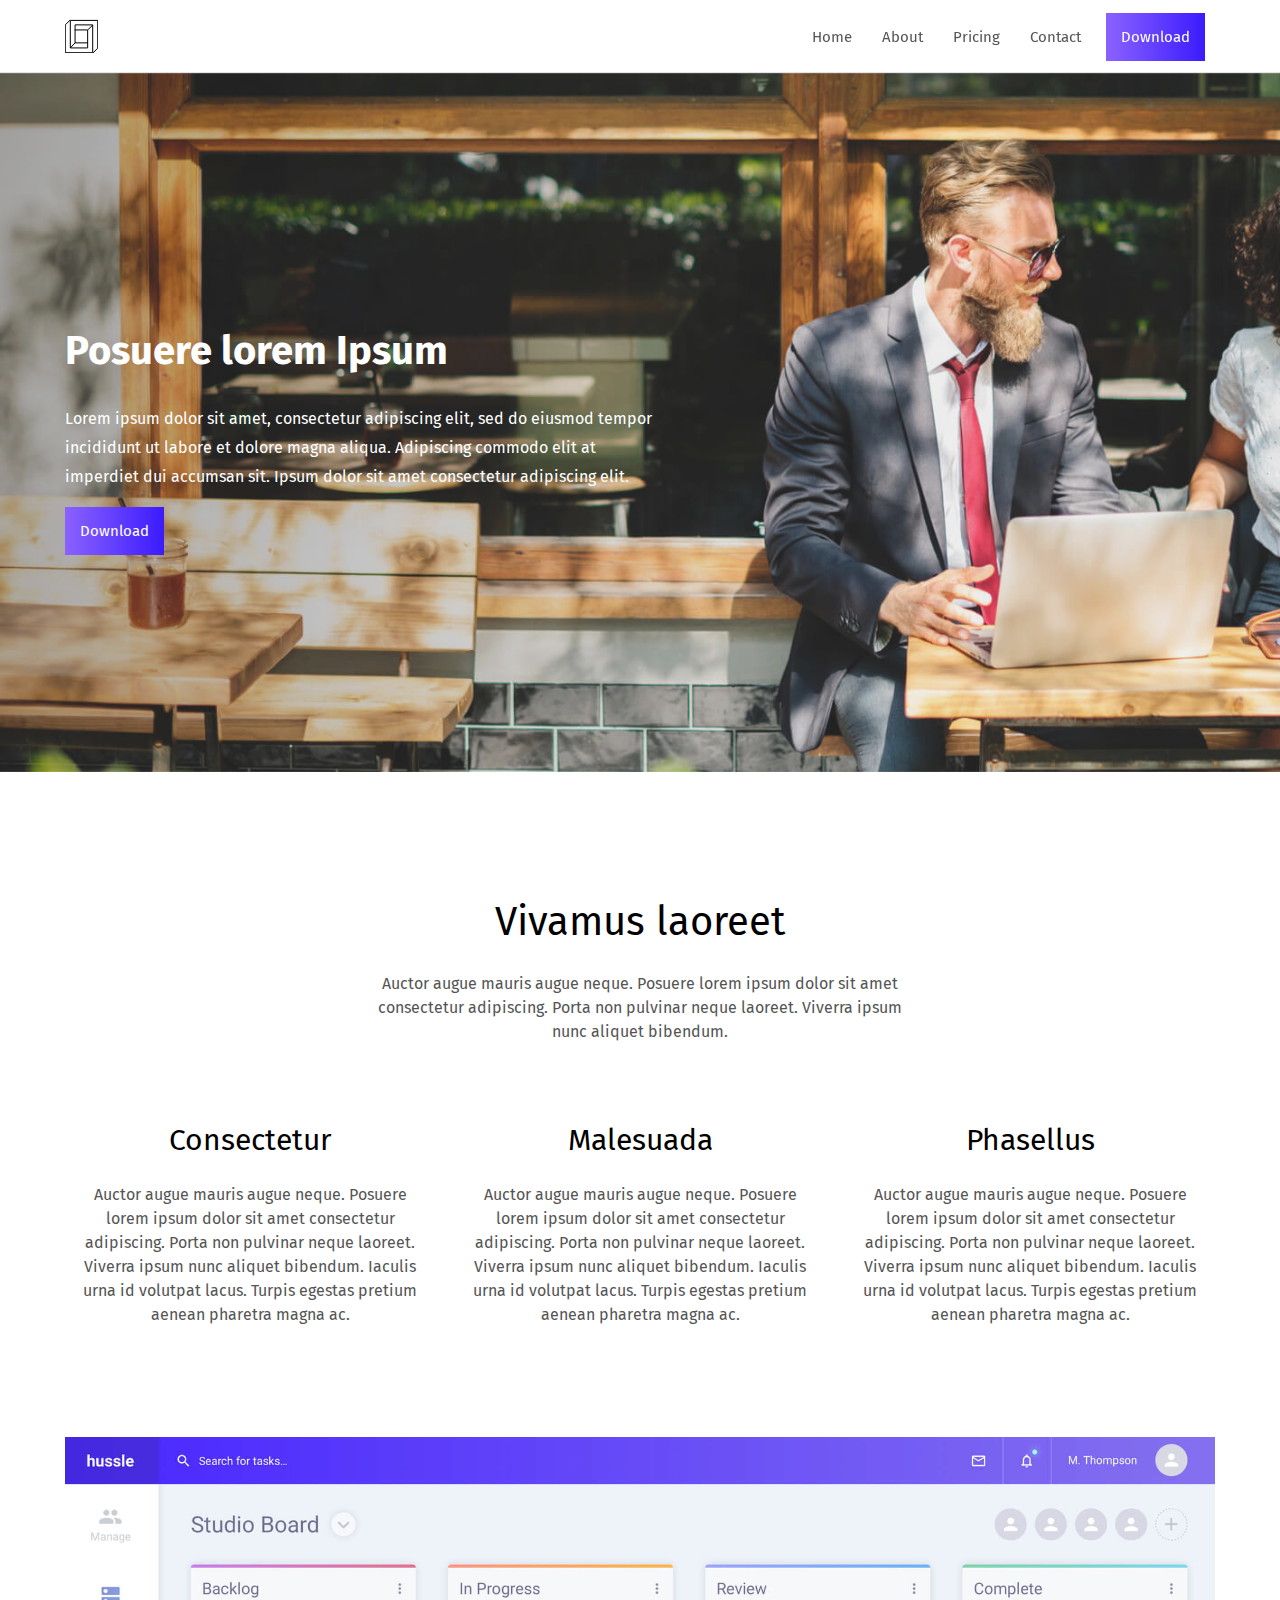
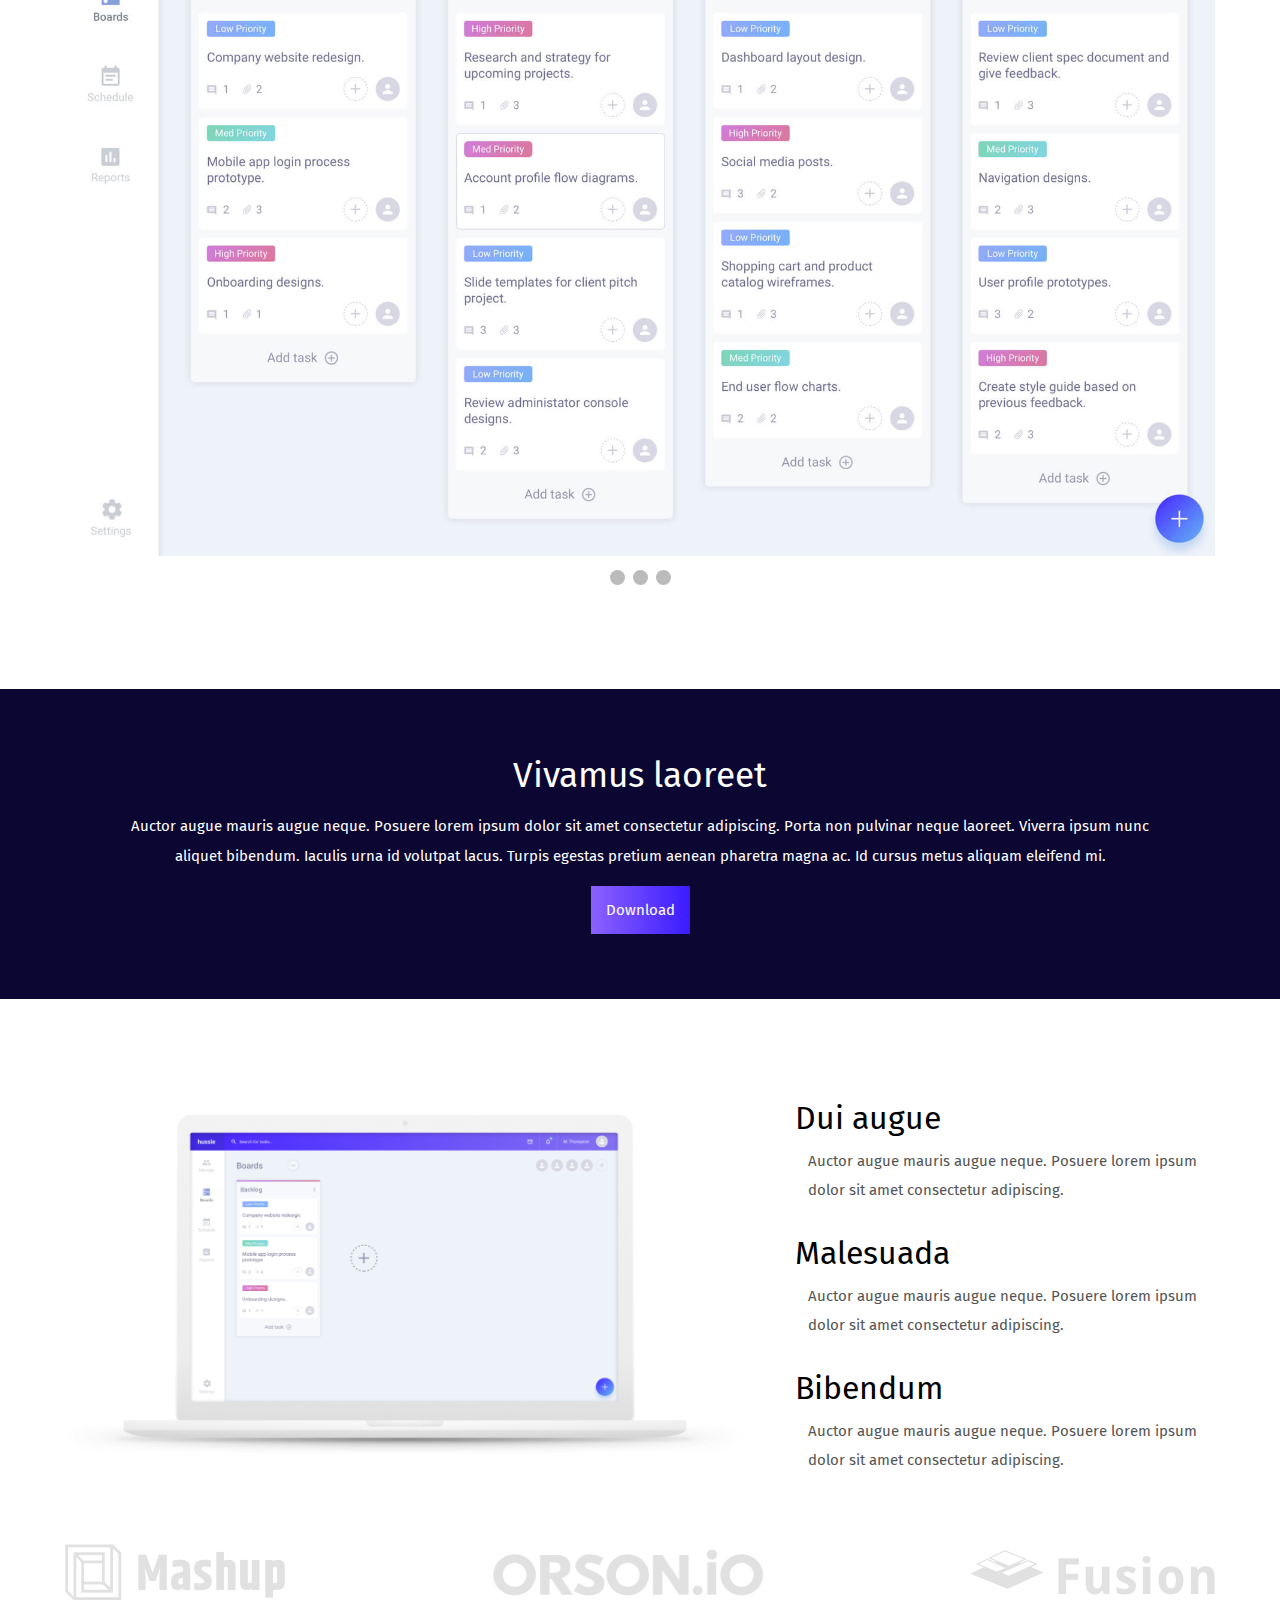
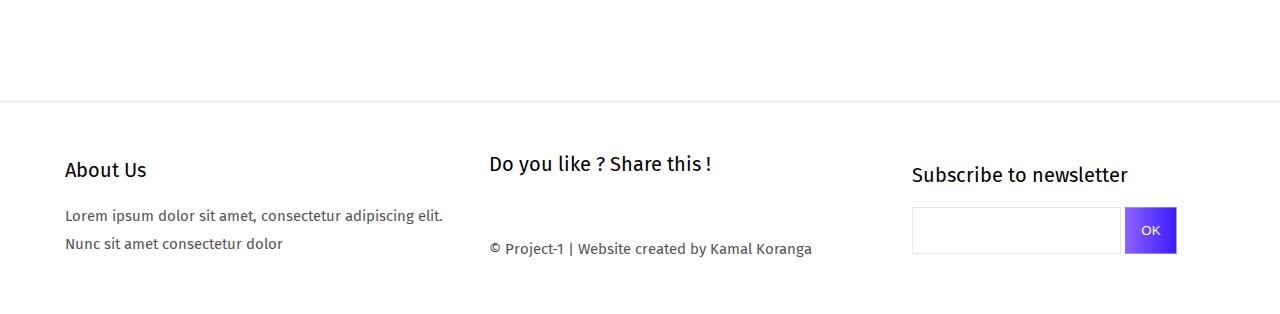
==== Project-1/index.html @ 0471e6a6 "Completed Home Section." ====
<!DOCTYPE html>
<html lang="en">
  <head>
    <meta charset="UTF-8" />
    <meta http-equiv="X-UA-Compatible" content="IE=edge" />
    <meta name="viewport" content="width=device-width, initial-scale=1.0" />
    <link rel="stylesheet" href="css/utilities.css" />
    <link rel="stylesheet" href="css/style.css" />
    <link
      rel="stylesheet"
      href="https://cdnjs.cloudflare.com/ajax/libs/font-awesome/6.0.0-beta3/css/all.min.css"
      integrity="sha512-Fo3rlrZj/k7ujTnHg4CGR2D7kSs0v4LLanw2qksYuRlEzO+tcaEPQogQ0KaoGN26/zrn20ImR1DfuLWnOo7aBA=="
      crossorigin="anonymous"
      referrerpolicy="no-referrer"
    />
    <title>Project-1</title>
  </head>
  <body>
    <!-- Navbar -->
    <div class="navbar">
      <div class="container flex">
        <img src="img/mashuptemplate.svg" alt="" class="logo"/>
        <nav>
          <ul class="flex">
            <li ><a href="#" class="link-hover">Home</a></li>
            <li ><a href="#" class="link-hover">About</a></li>
            <li ><a href="#" class="link-hover">Pricing</a></li>
            <li ><a href="#" class="link-hover">Contact</a></li>
            <li><a href="#" class="btn btn-primary btn-lg b-h">Download</a></li>
          </ul>
        </nav>
      </div>
    </div>

    <!-- Showcase -->

    <header>
      <div class="container">
        <div class="content">
          <h1 class="glow">Posuere lorem Ipsum</h1>
          <p>
            Lorem ipsum dolor sit amet, consectetur adipiscing elit, sed do
            eiusmod tempor incididunt ut labore et dolore magna aliqua.
            Adipiscing commodo elit at imperdiet dui accumsan sit. Ipsum dolor
            sit amet consectetur adipiscing elit.
          </p>
          <a href="#" class="btn btn-lg btn-primary b-h">Download</a>
        </div>
      </div>
    </header>

    <!-- Sub showcase -->

    <section class="sub-showcase">
      <div class="container grid">
        <div class="content">
          <h1>Vivamus laoreet</h1>
          <p>
            Auctor augue mauris augue neque. Posuere lorem ipsum dolor sit amet
            consectetur adipiscing. Porta non pulvinar neque laoreet. Viverra
            ipsum nunc aliquet bibendum.
          </p>
        </div>
        <div class="content">
          <i class="far fa-comment fa-3x"></i>
          <h1>Consectetur</h1>
          <p>
            Auctor augue mauris augue neque. Posuere lorem ipsum dolor sit amet
            consectetur adipiscing. Porta non pulvinar neque laoreet. Viverra
            ipsum nunc aliquet bibendum. Iaculis urna id volutpat lacus. Turpis
            egestas pretium aenean pharetra magna ac.
          </p>
        </div>
        <div class="content">
          <i class="far fa-heart fa-3x"></i>
          <h1>Malesuada</h1>
          <p>
            Auctor augue mauris augue neque. Posuere lorem ipsum dolor sit amet
            consectetur adipiscing. Porta non pulvinar neque laoreet. Viverra
            ipsum nunc aliquet bibendum. Iaculis urna id volutpat lacus. Turpis
            egestas pretium aenean pharetra magna ac.
          </p>
        </div>
        <div class="content">
          <i class="far fa-bell fa-3x"></i>
          <h1>Phasellus</h1>
          <p>
            Auctor augue mauris augue neque. Posuere lorem ipsum dolor sit amet
            consectetur adipiscing. Porta non pulvinar neque laoreet. Viverra
            ipsum nunc aliquet bibendum. Iaculis urna id volutpat lacus. Turpis
            egestas pretium aenean pharetra magna ac.
          </p>
        </div>
      </div>
    </section>

    <!-- Slideshow -->

    <section class="slide-show">
      <div class="container">
        <div class="slide">
          <img src="img/img-05.jpg" alt="">
        </div>
        <div class="slide">
          <img src="img/img-07.jpg" alt="">
        </div>
        <div class="slide">
          <img src="img/img-05.jpg" alt="">
        </div>

        <div class="circle">
          <span class="dot" onclick="showSlide()"></span>
          <span class="dot"></span>
          <span class="dot"></span>
        </div>
      </div>
    </section>

    <!-- Banner -->

    <section class="banner">
      <div class="container">
        <h1 class="h-3">Vivamus laoreet</h1>
        <div class="content">
          <p>Auctor augue mauris augue neque. Posuere lorem ipsum dolor sit amet consectetur adipiscing. Porta non pulvinar neque laoreet. Viverra ipsum nunc aliquet bibendum. Iaculis urna id volutpat lacus. Turpis egestas pretium aenean pharetra magna ac. Id cursus metus aliquam eleifend mi.</p>
          <a href="#" class="btn btn-primary btn-lg d-ib b-h">Download</a>
        </div>
      </div>
    </section>

    <!-- Company -->

    <section class="company">
      <div class="container">
        <div class="grid">
          <img src="img/img-06.png" class="f-w" alt="">
          <div class="item">
            <h1 class="f-l"><i class="far fa-check-circle"></i>Dui augue</h1>
            <p>Auctor augue mauris augue neque. Posuere lorem ipsum dolor sit amet consectetur adipiscing.</p>
          </div>
          <div class="item">
            <h1 class="f-l"><i class="far fa-check-circle"></i>Malesuada</h1>
            <p>Auctor augue mauris augue neque. Posuere lorem ipsum dolor sit amet consectetur adipiscing.</p>
          </div>
          <div class="item">
            <h1 class="f-l"><i class="far fa-check-circle"></i>Bibendum</h1>
            <p>Auctor augue mauris augue neque. Posuere lorem ipsum dolor sit amet consectetur adipiscing.</p>
          </div>
        </div>
        <div class="flex">
          <img src="img/logo-01.png" alt="">
          <img src="img/logo-02.png" alt="">
          <img src="img/logo-03.png" alt="">
        </div>
      </div>
    </section>

    <!-- Footer -->
    <footer>
      <div class="container grid">
        <div class="item">
          <h2>About Us</h2>
          <p>Lorem ipsum dolor sit amet, consectetur adipiscing elit. Nunc sit amet consectetur dolor</p>
        </div>
        <div class="item">
          <h2>Do you like ? Share this !</h2>
          <div class="icon">
            <a href="#"><i class="fab fa-facebook i-h"></i></a>
            <a href="#"><i class="fab fa-twitter i-h"></i></a>
            <a href="#"><i class="fab fa-linkedin i-h"></i></a>
            <a href="#"><i class="fab fa-github i-h"></i></a>
          </div>
          <p>&copy; Project-1 | Website created by Kamal Koranga</p>
        </div>
        <div class="item">
          <h2>Subscribe to newsletter</h2>
          <form action="#">
            <input type="email" name="email" id="email">
            <input type="submit" value="OK" name="submit" class="b-h btn-primary">
          </form>
        </div>
      </div>
    </footer>

    <script src="js/app.js"></script>
  </body>
</html>
---- Project-1/css/utilities.css ----
.container {
  max-width: 1150px;
  margin: 0 auto;
}

.flex {
  display: flex;
  justify-content: space-between;
  align-items: center;
}

.btn {
  padding: 10px;
}

.btn-primary {
  /* background-color: var(--primary-color); */
  background: linear-gradient(90deg, #8b62ff 0, #3b1bff);
  color: #fff;
}

.btn-lg {
  padding: 15px;
}

.b-h:hover {
  background: linear-gradient(90deg, #5b5274 0, #3421af) !important;
  color: #fff !important;
}

.grid {
  display: grid;
  grid-template-columns: repeat(3, 1fr);
  gap: 20px;
}

i {
  color: #000;
}

.slide {
  display: none;
  -webkit-animation-name: fade;
  -webkit-animation-duration: 1.5s;
  animation-name: fade;
  animation-duration: 1.5s;
}

@-webkit-keyframes fade {
  from {
    opacity: 0.4;
  }
  to {
    opacity: 1;
  }
}

@keyframes fade {
  from {
    opacity: 0.4;
  }
  to {
    opacity: 1;
  }
}

.d-ib {
  display: inline-block;
}

.h-3 {
  font-size: 2.2rem;
  font-weight: 400;
}

.f-w {
  width: 100%;
}

.f-l {
  font-weight: 400;
}

.i-h:hover {
  color: var(--primary-color);
}
---- Project-1/css/style.css ----
@import url(https://fonts.googleapis.com/css?family=La+Belle+Aurore|Fira+Sans:400,700);

:root {
  --primary-color: #8b62ff;
  --secondary-color: #3825b6d2;
}

* {
  margin: 0;
  padding: 0;
  box-sizing: border-box;
}

body {
  font-family: "Fira Sans", Helvetica, Arial, sans-serif;
}

ul {
  list-style-type: none;
}

a {
  text-decoration: none;
  color: #555;
  font-size: 15px;
}

/* Navbar */

.navbar {
  height: 8vh;
  position: fixed;
  z-index: 100;
  left: 0;
  right: 0;
  top: 0;
  background-color: #fff;
  box-shadow: 0px 1px 1px rgb(228, 228, 228);
}

.navbar .container {
  height: 100%;
}

.navbar .logo {
  cursor: pointer;
}

.navbar ul {
  padding: 10px;
}

.navbar li {
  margin-left: 20px;
  display: inline-block;
}

.navbar .link-hover {
  padding: 5px;
}

.navbar a:hover{
  border-bottom: 1px solid #ccc;
  color: #000;
}


/* Showcase */

header {
  margin-top: 8vh;
  height: 700px;
  background-image: url("../img/img-home.png");
  background-repeat: no-repeat;
  background-size: cover;
}

header .container {
  position: relative;
}

header .content {
  position: absolute;
  left: 0;
  top: 225px;
  color: rgb(255, 255, 255);
}

header .content h1 {
  font-size: 40px;
  font-weight: 700;
}

header .content p {
  max-width: 600px;
  line-height: 1.8;
}

header .content > * {
  margin: 30px 0;
}

/* Sub Showcase */

.sub-showcase {
  margin: 100px auto;
}

.sub-showcase .content:first-child {
  grid-column: 1 / span 3;
  max-width: 600px;
  margin: 0 auto;
  padding: 10px;
}

.sub-showcase .content:first-child h1 {
  font-size: 40px;
}

.sub-showcase .content {
  text-align: center;
}

.sub-showcase .content > * {
  padding: 10px;
  line-height: 1.5;
}

.sub-showcase .content h1 {
  font-weight: 400;
  font-size: 30px;
}

.sub-showcase .content p {
  color: #555;
}

/* Slide */

.slide-show {
  margin: 100px 0;
}

.slide-show img {
  width: 100%;
}

.slide-show .circle {
  text-align: center;
}

.slide-show .container {
  position: relative;
  margin: auto;
}

.slide-show .circle {
  margin-top: 10px;
}

.slide-show .dot {
  cursor: pointer;
  height: 15px;
  width: 15px;
  margin: 0 2px;
  background-color: #bbb;
  border-radius: 50%;
  display: inline-block;
  transition: background-color 0.6s ease;
}

/* Banner */
.banner {
  background-color: #0c0633;
  margin-bottom: 100px;
}

.banner .container {
  padding: 50px;
  color: #fff;
  text-align: center;
}

.banner .container > * {
  margin: 15px 0;
}

.banner .container p {
  line-height: 2;
  font-size: 15px;
  margin-bottom: 15px;
}

/* Company */
.company {
  margin: 100px 0;
}

.company .grid {
  grid-template-columns: 3fr 2fr;
  grid-template-rows: 1fr 1fr 1fr;
}

.company .grid > *:first-child {
  grid-row: 1 / span 3;
}

.company p {
  color: #555;
  margin: 10px 0;
  line-height: 1.9;
  font-size: 15px;
  max-width: 400px;
  margin-left: 3em;
}

.company i {
  margin-right: 1em;
  color: var(--primary-color);
}

.company .flex {
  margin-top: 60px;
}

/* Footer */

footer {
  padding: 50px;
  border-top: 1px solid rgba(204, 204, 204, 0.404);;
}

footer .grid {
  grid-template-columns: 2fr 2fr 1.5fr;
  align-items: center;
  justify-content: center;
  gap: 20px;
}

footer .item {
  display: grid;
  gap: 20px;
}

footer h2 {
  font-size: 20px;
  font-weight: 400;
}

footer p {
  font-size:15px;
  color: #555;
  line-height: 1.9;
}

footer .icon i {
  margin: 5px 10px;
}

footer input {
  position: relative;
  border: 1px solid rgba(204, 204, 204, 0.486);
  padding: 15px;
}

footer input:focus {
  outline: none;
}

footer input:last-child {
  margin-left: 0;
}
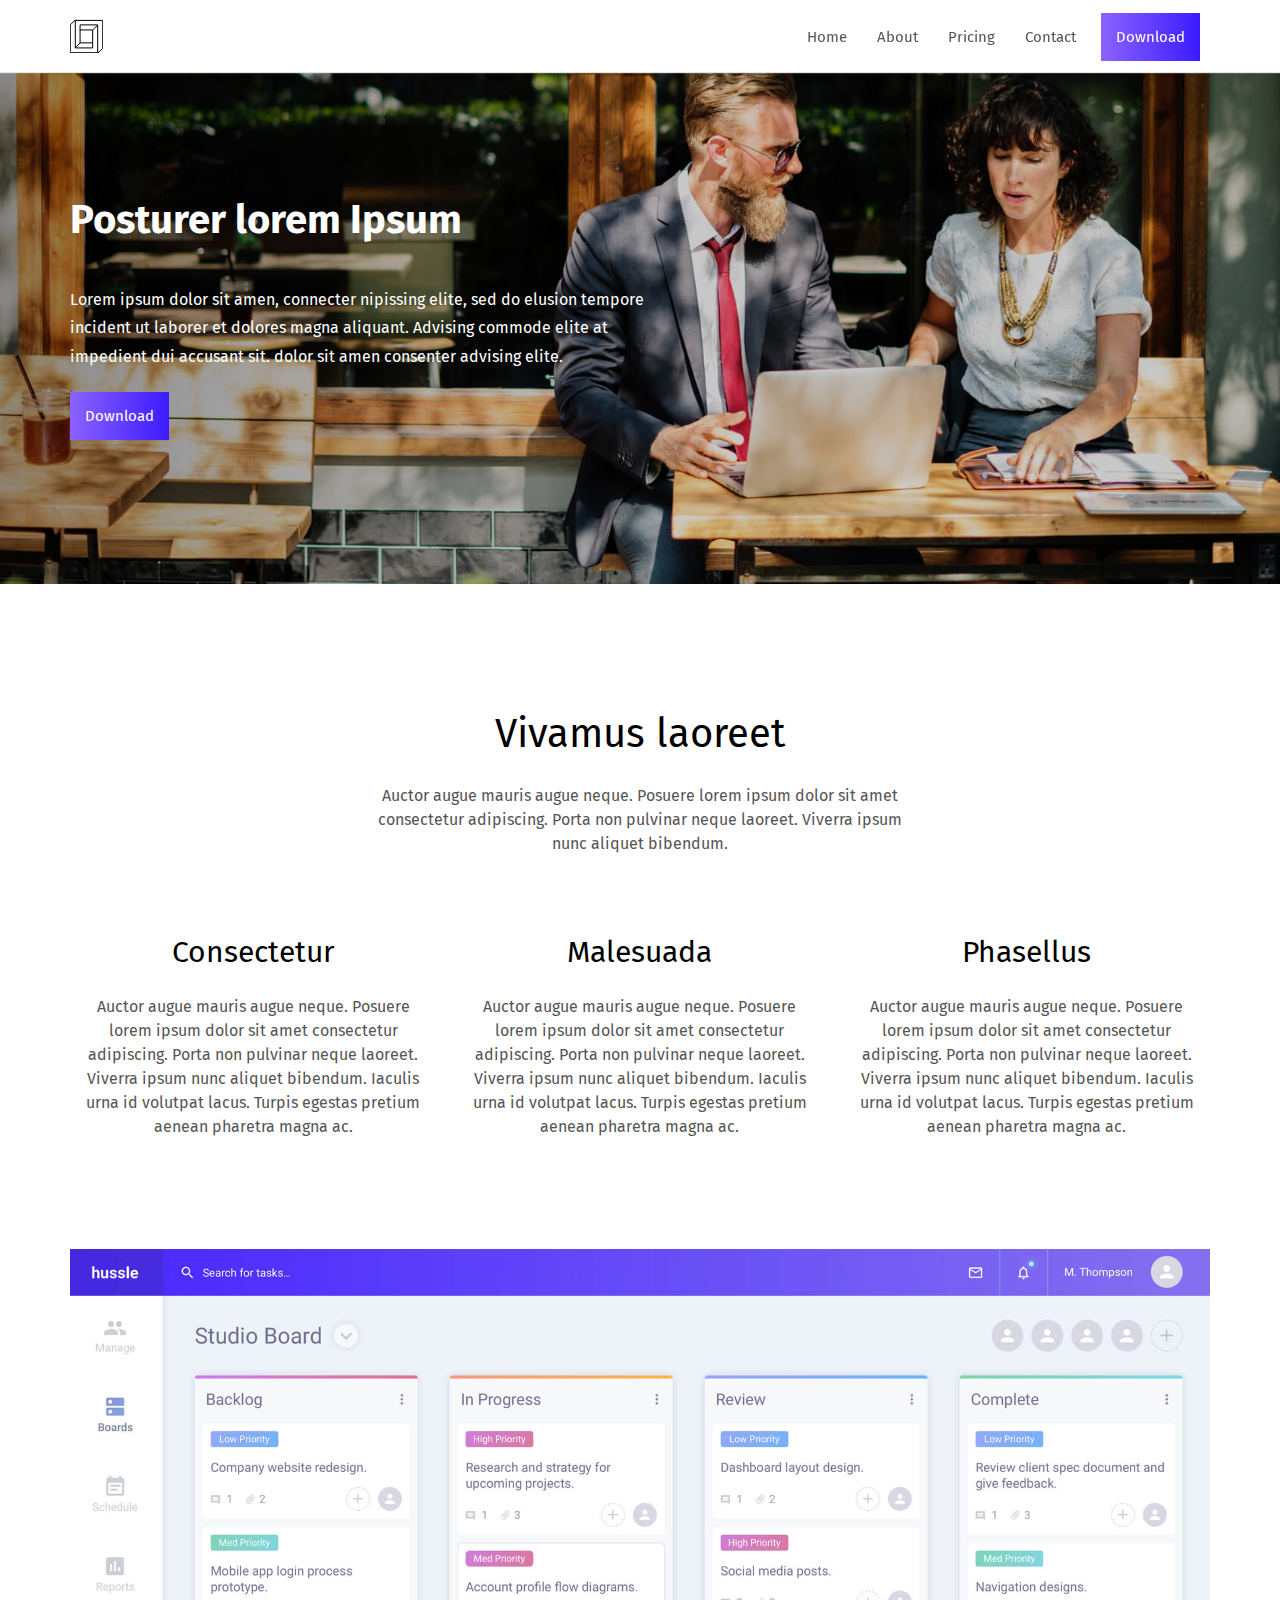
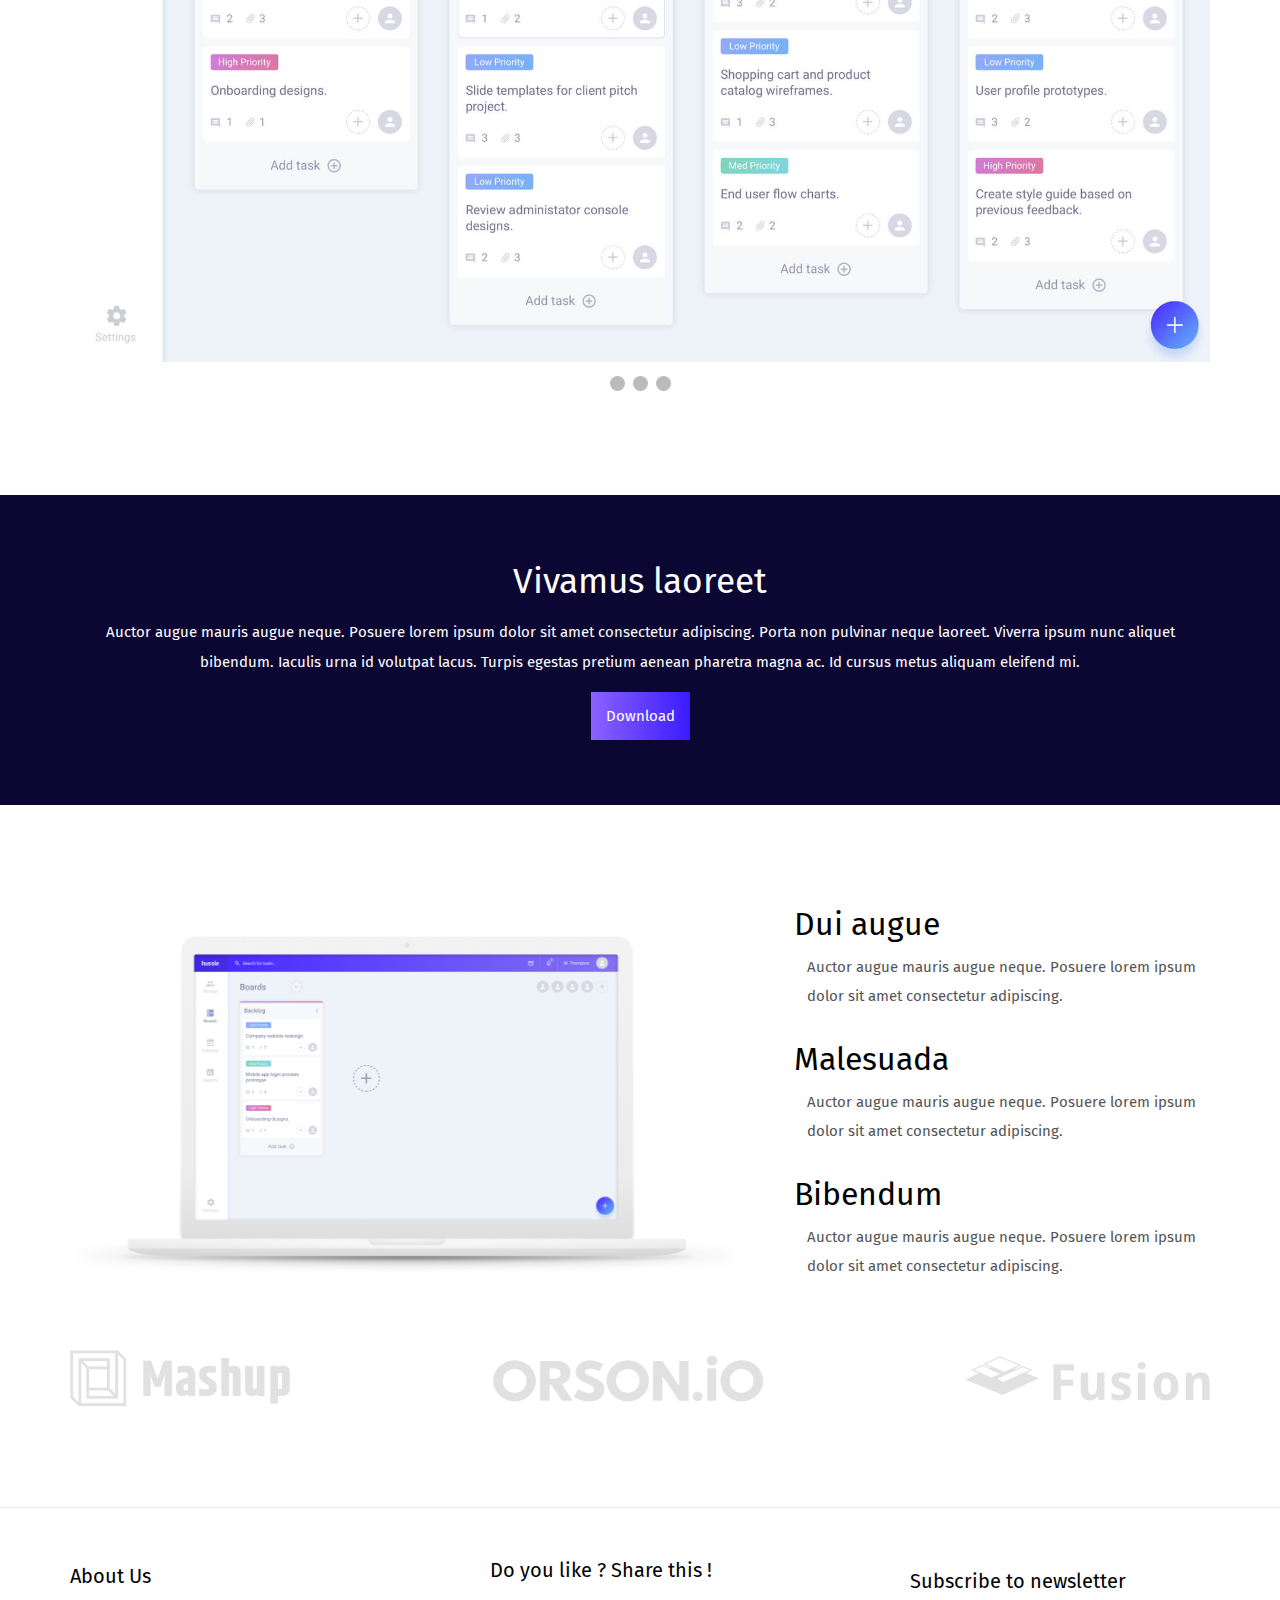
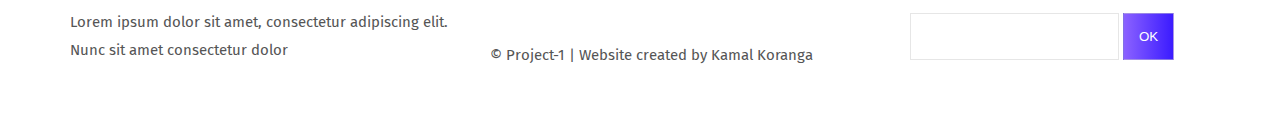
==== commit 19da60fb: "not done responsive" ====
--- a/Project-1/index.html
+++ b/Project-1/index.html
@@ -37,17 +37,18 @@
     <header>
       <div class="container">
         <div class="content">
-          <h1 class="glow">Posuere lorem Ipsum</h1>
-          <p>
-            Lorem ipsum dolor sit amet, consectetur adipiscing elit, sed do
-            eiusmod tempor incididunt ut labore et dolore magna aliqua.
-            Adipiscing commodo elit at imperdiet dui accumsan sit. Ipsum dolor
-            sit amet consectetur adipiscing elit.
-          </p>
-          <a href="#" class="btn btn-lg btn-primary b-h">Download</a>
+          <h1 class="glow">Posturer lorem Ipsum</h1>
+            <p>
+              Lorem ipsum dolor sit amen, connecter nipissing elite, sed do
+              elusion tempore incident ut laborer et dolores magna aliquant.
+              Advising commode elite at impedient dui accusant sit. dolor
+              sit amen consenter advising elite.
+            </p>
+            <a href="#" class="btn btn-lg btn-primary b-h">Download</a>
+          </div>
         </div>
-      </div>
-    </header>
+        <div class="bg"></div>
+      </header>
 
     <!-- Sub showcase -->
 
--- a/Project-1/css/utilities.css
+++ b/Project-1/css/utilities.css
@@ -1,6 +1,8 @@
 .container {
-  max-width: 1150px;
-  margin: 0 auto;
+    margin-right: auto;
+    margin-left: auto;
+    padding-left: 15px;
+    padding-right: 15px;
 }
 
 .flex {
--- a/Project-1/css/style.css
+++ b/Project-1/css/style.css
@@ -59,31 +59,38 @@
   padding: 5px;
 }
 
-.navbar a:hover{
+.navbar a:hover {
   border-bottom: 1px solid #ccc;
   color: #000;
 }
 
-
 /* Showcase */
 
 header {
-  margin-top: 8vh;
-  height: 700px;
-  background-image: url("../img/img-home.png");
+  height: auto;
+  background-image: url("../img/img-home.jpg");
+  position: relative;
+  background-size: cover;
   background-repeat: no-repeat;
-  background-size: cover;
-}
-
-header .container {
-  position: relative;
-}
-
-header .content {
+  background-position: top;
+  padding: 12% 0;
+}
+
+.bg {
+  background-color: rgba(0, 0, 0, 0.2);
   position: absolute;
   left: 0;
-  top: 225px;
-  color: rgb(255, 255, 255);
+  right: 0;
+  bottom: 0;
+  top: 0;
+}
+
+header .content {
+  position: relative;
+  color: #fff;
+  max-width: 600px;
+  line-height: 1.8;
+  z-index: 22;
 }
 
 header .content h1 {
@@ -91,13 +98,12 @@
   font-weight: 700;
 }
 
-header .content p {
-  max-width: 600px;
-  line-height: 1.8;
-}
-
 header .content > * {
   margin: 30px 0;
+}
+
+header a {
+  cursor: pointer;
 }
 
 /* Sub Showcase */
@@ -203,6 +209,7 @@
 
 .company .grid > *:first-child {
   grid-row: 1 / span 3;
+  align-self: center;
 }
 
 .company p {
@@ -227,7 +234,7 @@
 
 footer {
   padding: 50px;
-  border-top: 1px solid rgba(204, 204, 204, 0.404);;
+  border-top: 1px solid rgba(204, 204, 204, 0.404);
 }
 
 footer .grid {
@@ -248,7 +255,7 @@
 }
 
 footer p {
-  font-size:15px;
+  font-size: 15px;
   color: #555;
   line-height: 1.9;
 }
@@ -269,4 +276,43 @@
 
 footer input:last-child {
   margin-left: 0;
-}+}
+
+/* Media */
+
+@media (max-width: 768px) {
+  .sub-showcase .container {
+    padding: 10px;
+    display: block;
+  }
+
+  .sub-showcase .content > * {
+    max-width: 400px;
+    text-align: center;
+  }
+}
+@media (min-width: 768px) {
+  .container {
+    width: 750px;
+  }
+
+}
+
+@media (min-width: 992px) {
+  .container {
+    width: 970px;
+  }
+}
+
+@media (min-width: 1200px) {
+  .container {
+    width: 1170px;
+  }
+
+  .sub-showcase .content:first-child {
+    grid-column: 1 / span 3;
+    max-width: 600px;
+    margin: 0 auto;
+    padding: 10px;
+  }
+}
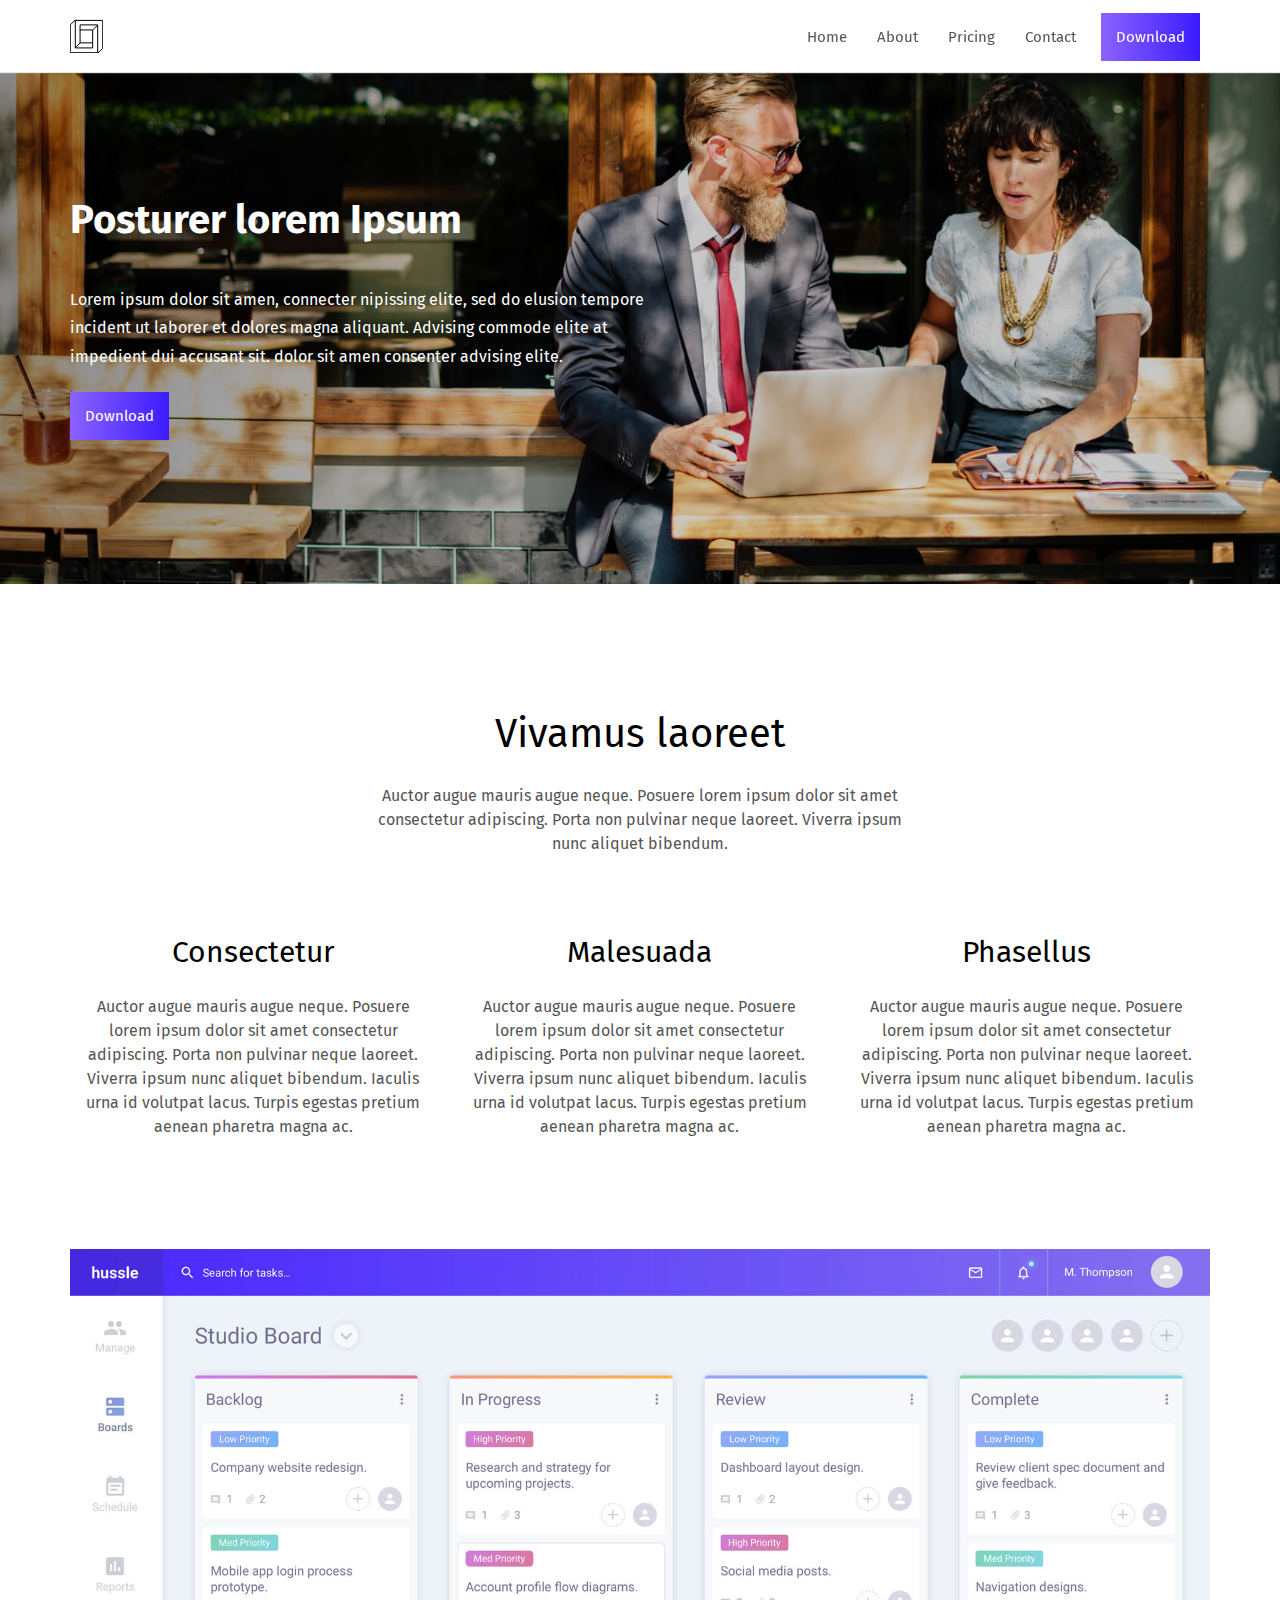
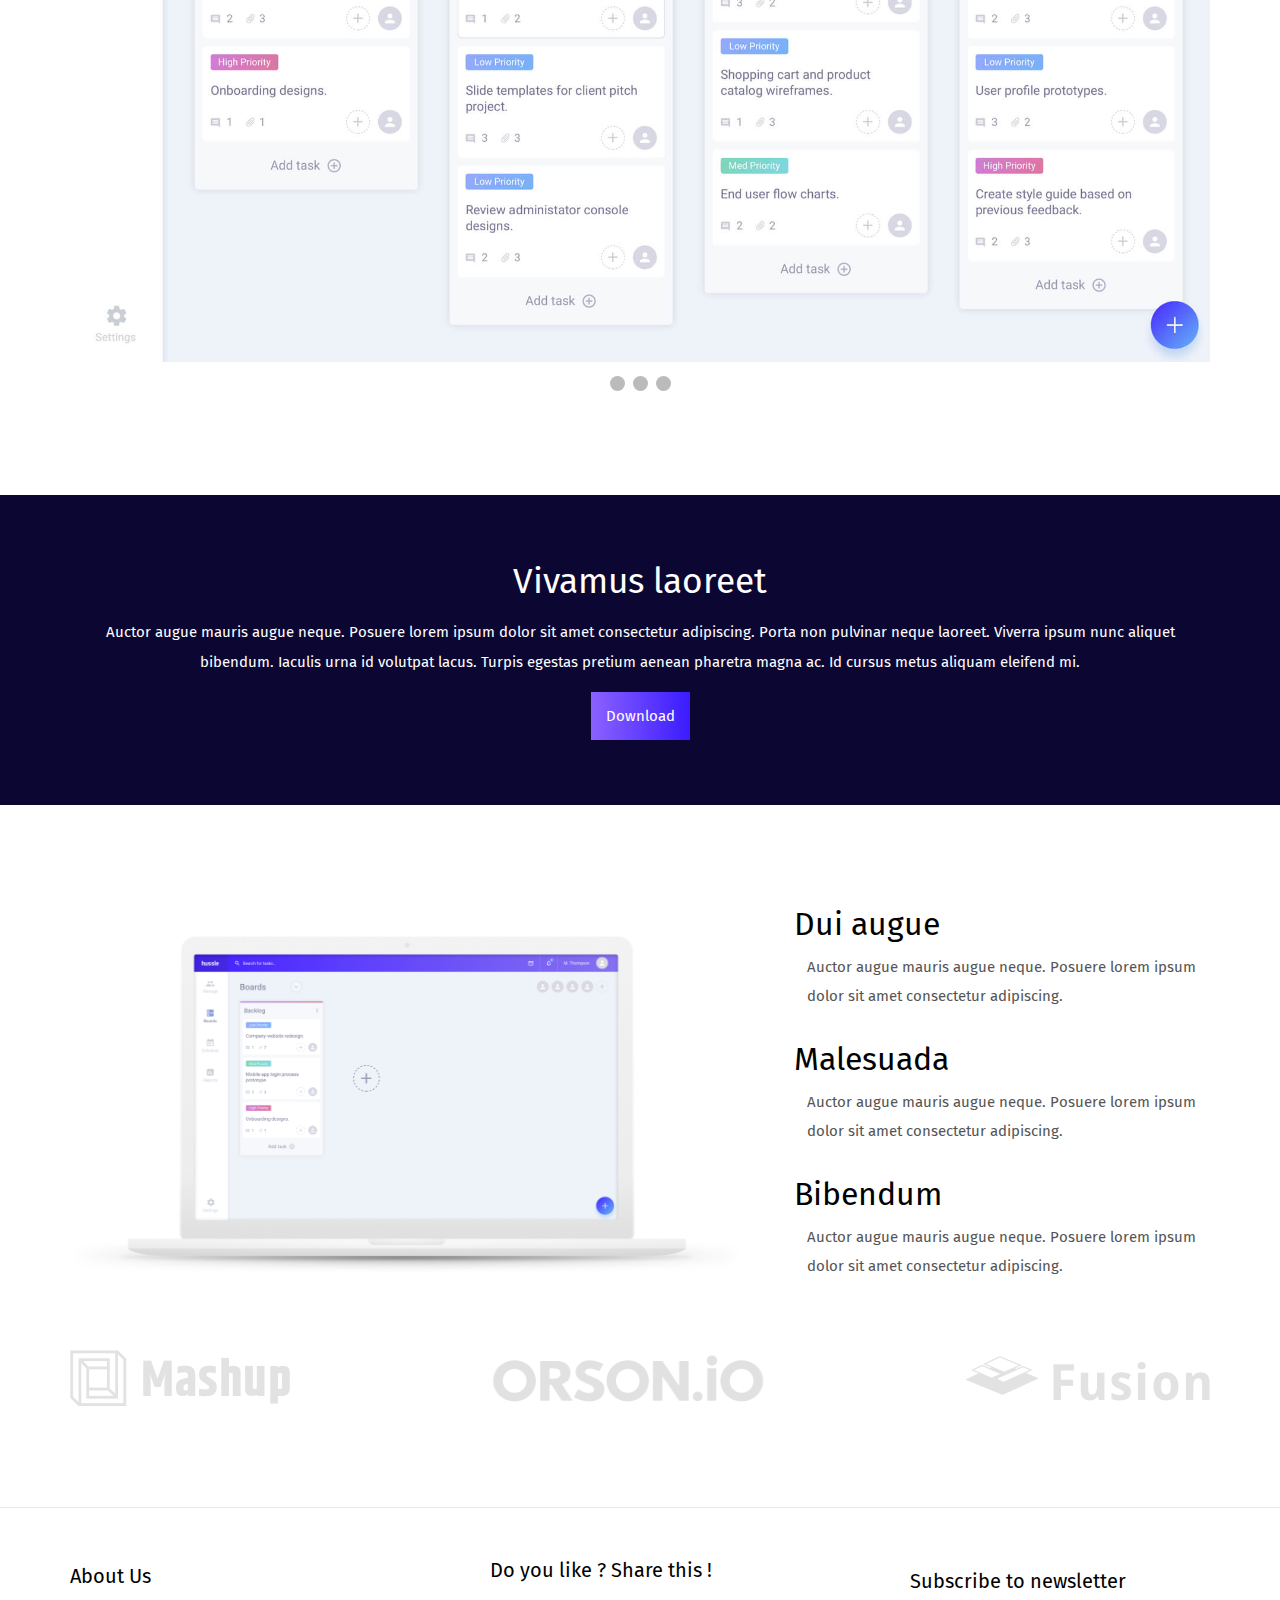
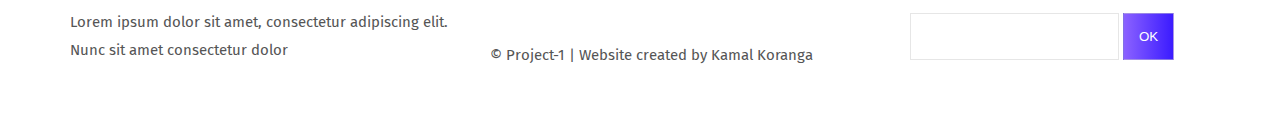
==== commit 76304659: "Completed about section" ====
--- a/Project-1/index.html
+++ b/Project-1/index.html
@@ -19,13 +19,13 @@
     <!-- Navbar -->
     <div class="navbar">
       <div class="container flex">
-        <img src="img/mashuptemplate.svg" alt="" class="logo"/>
+        <img src="img/mashuptemplate.svg" alt="" class="logo" />
         <nav>
           <ul class="flex">
-            <li ><a href="#" class="link-hover">Home</a></li>
-            <li ><a href="#" class="link-hover">About</a></li>
-            <li ><a href="#" class="link-hover">Pricing</a></li>
-            <li ><a href="#" class="link-hover">Contact</a></li>
+            <li><a href="index.html" class="link-hover">Home</a></li>
+            <li><a href="about.html" class="link-hover">About</a></li>
+            <li><a href="#" class="link-hover">Pricing</a></li>
+            <li><a href="#" class="link-hover">Contact</a></li>
             <li><a href="#" class="btn btn-primary btn-lg b-h">Download</a></li>
           </ul>
         </nav>
@@ -38,17 +38,17 @@
       <div class="container">
         <div class="content">
           <h1 class="glow">Posturer lorem Ipsum</h1>
-            <p>
-              Lorem ipsum dolor sit amen, connecter nipissing elite, sed do
-              elusion tempore incident ut laborer et dolores magna aliquant.
-              Advising commode elite at impedient dui accusant sit. dolor
-              sit amen consenter advising elite.
-            </p>
-            <a href="#" class="btn btn-lg btn-primary b-h">Download</a>
-          </div>
-        </div>
-        <div class="bg"></div>
-      </header>
+          <p>
+            Lorem ipsum dolor sit amen, connecter nipissing elite, sed do
+            elusion tempore incident ut laborer et dolores magna aliquant.
+            Advising commode elite at impedient dui accusant sit. dolor sit amen
+            consenter advising elite.
+          </p>
+          <a href="#" class="btn btn-lg btn-primary b-h">Download</a>
+        </div>
+      </div>
+      <div class="bg"></div>
+    </header>
 
     <!-- Sub showcase -->
 
@@ -100,13 +100,13 @@
     <section class="slide-show">
       <div class="container">
         <div class="slide">
-          <img src="img/img-05.jpg" alt="">
+          <img src="img/img-05.jpg" alt="" />
         </div>
         <div class="slide">
-          <img src="img/img-07.jpg" alt="">
+          <img src="img/img-07.jpg" alt="" />
         </div>
         <div class="slide">
-          <img src="img/img-05.jpg" alt="">
+          <img src="img/img-05.jpg" alt="" />
         </div>
 
         <div class="circle">
@@ -123,7 +123,13 @@
       <div class="container">
         <h1 class="h-3">Vivamus laoreet</h1>
         <div class="content">
-          <p>Auctor augue mauris augue neque. Posuere lorem ipsum dolor sit amet consectetur adipiscing. Porta non pulvinar neque laoreet. Viverra ipsum nunc aliquet bibendum. Iaculis urna id volutpat lacus. Turpis egestas pretium aenean pharetra magna ac. Id cursus metus aliquam eleifend mi.</p>
+          <p>
+            Auctor augue mauris augue neque. Posuere lorem ipsum dolor sit amet
+            consectetur adipiscing. Porta non pulvinar neque laoreet. Viverra
+            ipsum nunc aliquet bibendum. Iaculis urna id volutpat lacus. Turpis
+            egestas pretium aenean pharetra magna ac. Id cursus metus aliquam
+            eleifend mi.
+          </p>
           <a href="#" class="btn btn-primary btn-lg d-ib b-h">Download</a>
         </div>
       </div>
@@ -134,24 +140,33 @@
     <section class="company">
       <div class="container">
         <div class="grid">
-          <img src="img/img-06.png" class="f-w" alt="">
+          <img src="img/img-06.png" class="f-w" alt="" />
           <div class="item">
             <h1 class="f-l"><i class="far fa-check-circle"></i>Dui augue</h1>
-            <p>Auctor augue mauris augue neque. Posuere lorem ipsum dolor sit amet consectetur adipiscing.</p>
+            <p>
+              Auctor augue mauris augue neque. Posuere lorem ipsum dolor sit
+              amet consectetur adipiscing.
+            </p>
           </div>
           <div class="item">
             <h1 class="f-l"><i class="far fa-check-circle"></i>Malesuada</h1>
-            <p>Auctor augue mauris augue neque. Posuere lorem ipsum dolor sit amet consectetur adipiscing.</p>
+            <p>
+              Auctor augue mauris augue neque. Posuere lorem ipsum dolor sit
+              amet consectetur adipiscing.
+            </p>
           </div>
           <div class="item">
             <h1 class="f-l"><i class="far fa-check-circle"></i>Bibendum</h1>
-            <p>Auctor augue mauris augue neque. Posuere lorem ipsum dolor sit amet consectetur adipiscing.</p>
+            <p>
+              Auctor augue mauris augue neque. Posuere lorem ipsum dolor sit
+              amet consectetur adipiscing.
+            </p>
           </div>
         </div>
         <div class="flex">
-          <img src="img/logo-01.png" alt="">
-          <img src="img/logo-02.png" alt="">
-          <img src="img/logo-03.png" alt="">
+          <img src="img/logo-01.png" alt="" />
+          <img src="img/logo-02.png" alt="" />
+          <img src="img/logo-03.png" alt="" />
         </div>
       </div>
     </section>
@@ -161,7 +176,10 @@
       <div class="container grid">
         <div class="item">
           <h2>About Us</h2>
-          <p>Lorem ipsum dolor sit amet, consectetur adipiscing elit. Nunc sit amet consectetur dolor</p>
+          <p>
+            Lorem ipsum dolor sit amet, consectetur adipiscing elit. Nunc sit
+            amet consectetur dolor
+          </p>
         </div>
         <div class="item">
           <h2>Do you like ? Share this !</h2>
@@ -176,8 +194,13 @@
         <div class="item">
           <h2>Subscribe to newsletter</h2>
           <form action="#">
-            <input type="email" name="email" id="email">
-            <input type="submit" value="OK" name="submit" class="b-h btn-primary">
+            <input type="email" name="email" id="email" />
+            <input
+              type="submit"
+              value="OK"
+              name="submit"
+              class="b-h btn-primary"
+            />
           </form>
         </div>
       </div>
--- a/Project-1/css/style.css
+++ b/Project-1/css/style.css
@@ -295,7 +295,6 @@
   .container {
     width: 750px;
   }
-
 }
 
 @media (min-width: 992px) {
@@ -316,3 +315,53 @@
     padding: 10px;
   }
 }
+
+/* About */
+.hero-img {
+  margin-top: 8vh;
+}
+
+.hero-img img {
+  width: 100%;
+}
+
+.about {
+  margin-top: 8vh;
+  color: #555;
+  line-height: 1.8;
+}
+
+.about .container {
+  max-width: 800px;
+}
+
+.about .container h1 {
+  text-align: center;
+  font-weight: 400;
+  font-size: 40px;
+  color: #000;
+  margin-bottom: 2vh;
+}
+
+.about .container p {
+  font-size: 15px;
+}
+
+.about .flex {
+  margin: 4vh 0;
+}
+
+.about .flex img {
+  width: 50%;
+}
+
+.about .signature {
+  font-family: La Belle Aurore, cursive;
+  font-size: 40px !important;
+  text-align: right;
+  margin: 4vh;
+}
+
+.footer {
+  margin-top: 8vh;
+}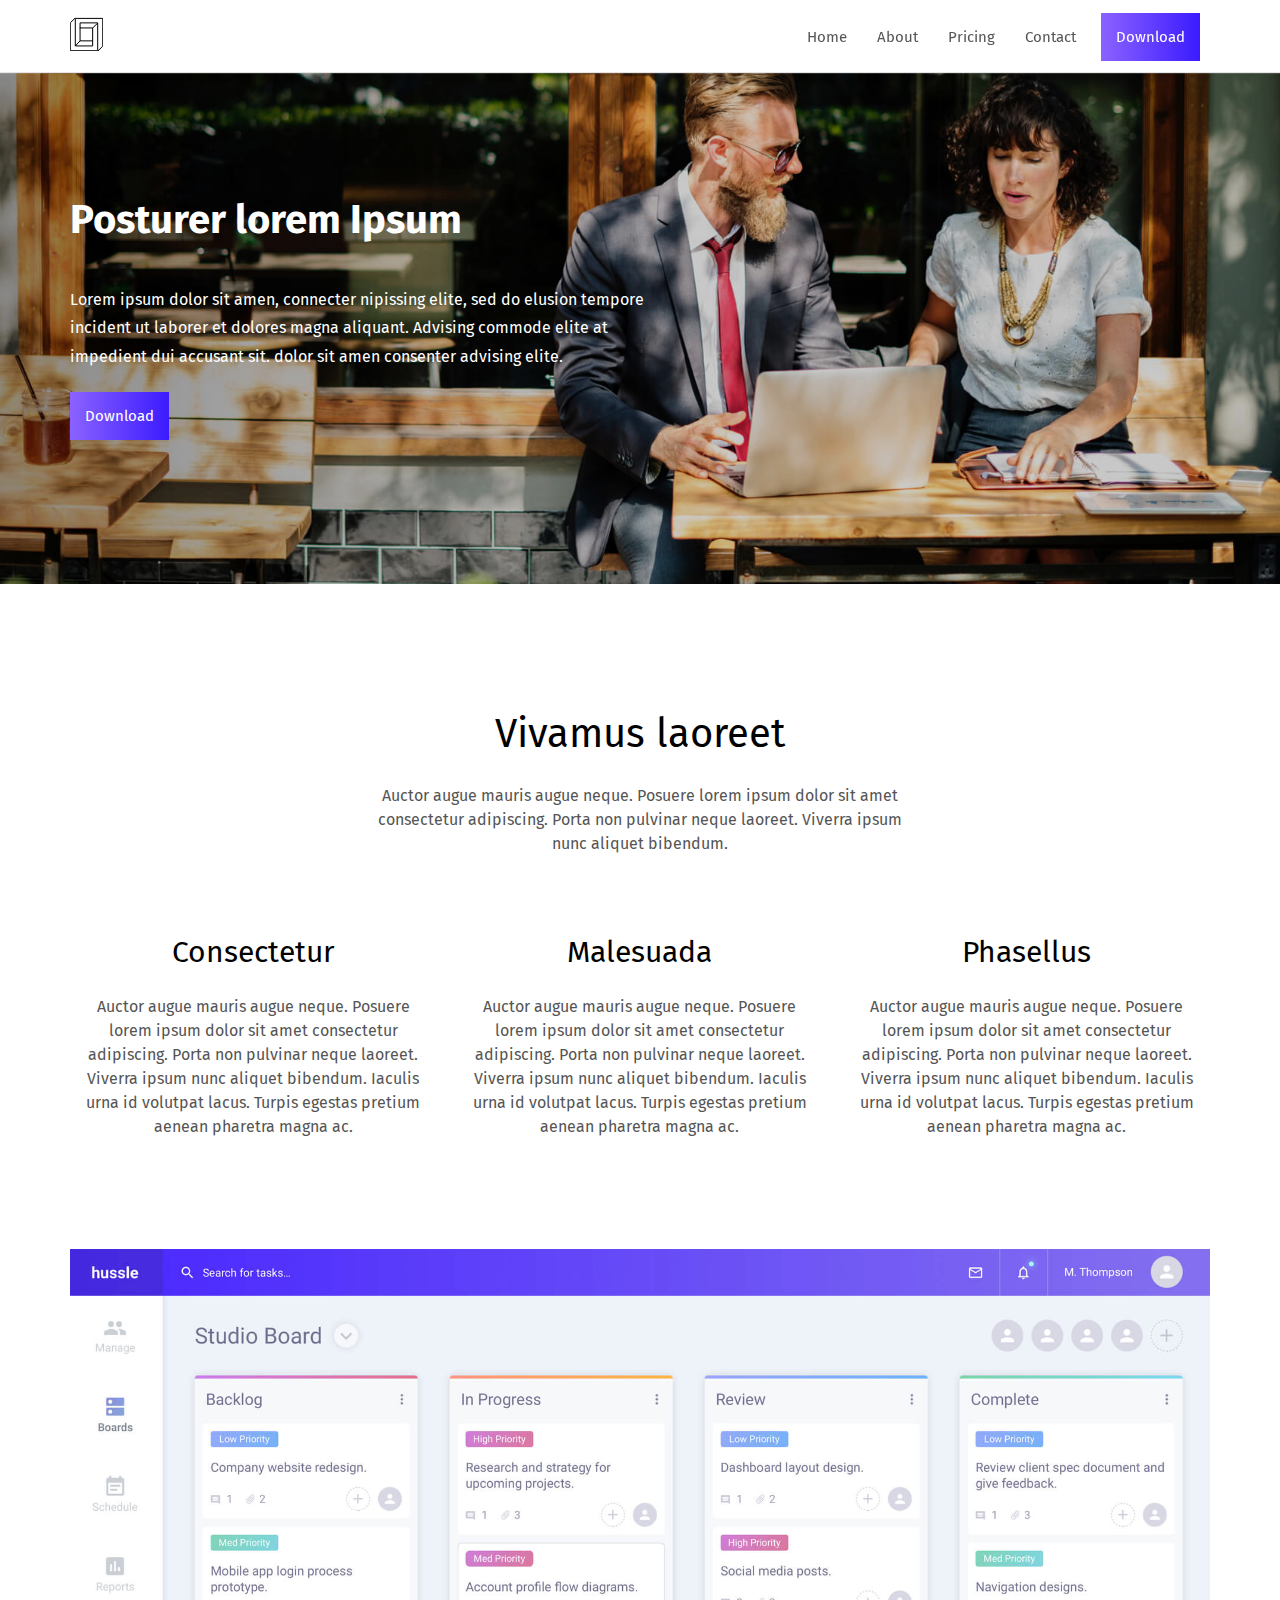
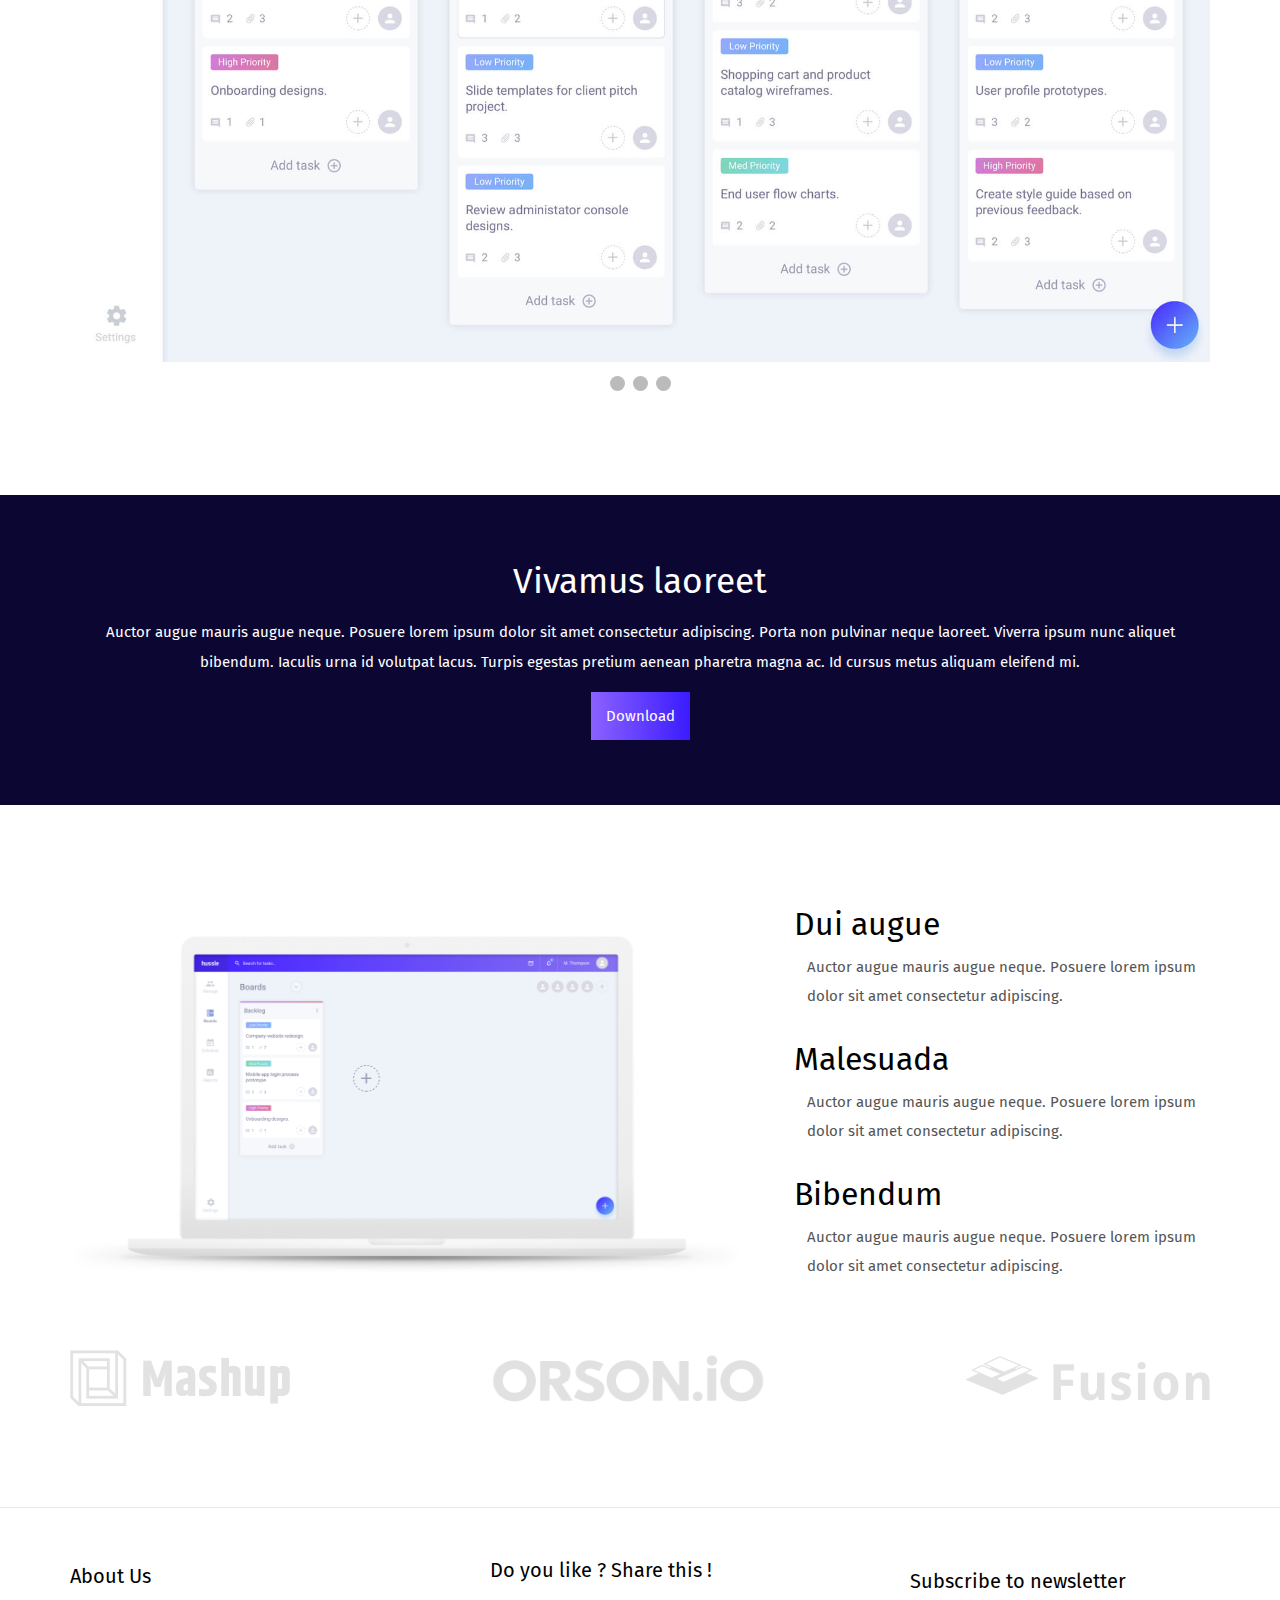
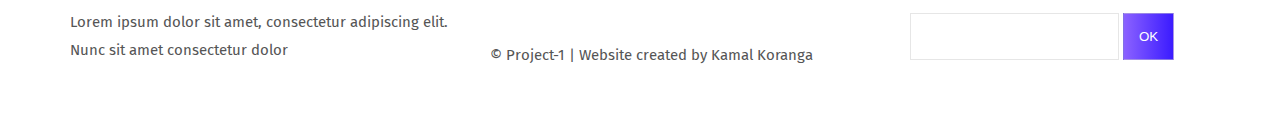
==== commit 6f84d67d: "Completed download section" ====
--- a/Project-1/index.html
+++ b/Project-1/index.html
@@ -19,14 +19,16 @@
     <!-- Navbar -->
     <div class="navbar">
       <div class="container flex">
-        <img src="img/mashuptemplate.svg" alt="" class="logo" />
+        <a href="index.html">
+          <img src="img/mashuptemplate.svg" alt="" class="logo" />
+        </a>
         <nav>
           <ul class="flex">
             <li><a href="index.html" class="link-hover">Home</a></li>
             <li><a href="about.html" class="link-hover">About</a></li>
-            <li><a href="#" class="link-hover">Pricing</a></li>
-            <li><a href="#" class="link-hover">Contact</a></li>
-            <li><a href="#" class="btn btn-primary btn-lg b-h">Download</a></li>
+            <li><a href="pricing.html" class="link-hover">Pricing</a></li>
+            <li><a href="contact.html" class="link-hover">Contact</a></li>
+            <li><a href="download.html" class="btn btn-primary btn-lg b-h">Download</a></li>
           </ul>
         </nav>
       </div>
@@ -44,7 +46,7 @@
             Advising commode elite at impedient dui accusant sit. dolor sit amen
             consenter advising elite.
           </p>
-          <a href="#" class="btn btn-lg btn-primary b-h">Download</a>
+          <a href="download.html" class="btn btn-lg btn-primary b-h">Download</a>
         </div>
       </div>
       <div class="bg"></div>
@@ -130,7 +132,7 @@
             egestas pretium aenean pharetra magna ac. Id cursus metus aliquam
             eleifend mi.
           </p>
-          <a href="#" class="btn btn-primary btn-lg d-ib b-h">Download</a>
+          <a href="download.html" class="btn btn-primary btn-lg d-ib b-h">Download</a>
         </div>
       </div>
     </section>
--- a/Project-1/css/utilities.css
+++ b/Project-1/css/utilities.css
@@ -85,4 +85,23 @@
 
 .i-h:hover {
   color: var(--primary-color);
+}
+
+.p {
+  font-size: 15px;
+  color: #555;
+  line-height: 1.8;
+}
+
+.h {
+  font-size: 45px;
+  text-align: center;
+  margin-bottom: 4vh;
+  color: #000;
+  font-weight: 400;
+}
+
+.b {
+  font-weight: bold;
+  color: #3b1bff;
 }--- a/Project-1/css/style.css
+++ b/Project-1/css/style.css
@@ -60,7 +60,7 @@
 }
 
 .navbar a:hover {
-  border-bottom: 1px solid #ccc;
+  /* border-bottom: 1px solid #ccc; */
   color: #000;
 }
 
@@ -364,4 +364,219 @@
 
 .footer {
   margin-top: 8vh;
+}
+
+/* Pricing */
+
+.pricing {
+  margin-top: 8vh;
+}
+
+.pricing .flex {
+  gap: 30px;
+}
+
+.pricing .container .text {
+  padding: 100px 200px 50px 200px;
+}
+
+.pricing .text a {
+  display: block;
+  margin-top: 20px;
+}
+
+.pricing .table .item {
+  /* border: 1px solid rgba(204, 204, 204); */
+  border: none;
+}
+
+.pricing .table .item h1 {
+  font-weight: 400;
+  margin-bottom: 30px;
+}
+
+.pricing .table .item strong {
+  font-size: 60px;
+  margin-right: 30px;
+}
+
+.pricing .table .item:nth-child(2) .top{
+  background-color: #3cbffa;
+}
+
+.pricing .table .item:last-child .top {
+  background-color: #1f2946;
+}
+
+.pricing .table .item li {
+  margin: 30px 0;
+  padding: 0 30px;
+  position: relative;
+}
+
+.pricing .top {
+  padding: 100px;
+  background-color: #4e74ff;
+  font-size: 20px;
+  color: #fff;
+  display: flex;
+  margin: auto;
+  flex-direction: column;
+}
+
+.pricing .bottom {
+  background-color: #f5f5f5;
+  padding: 5%;
+  height: 500px;
+  position: relative;
+}
+
+.pricing .table .item .price {
+  font-size: 15px;
+}
+
+.pricing ul {
+  position: relative;
+}
+
+.pricing i {
+  margin-right: 20px;
+  position: absolute;
+  top: 20%;
+  left: 0;
+}
+
+.pricing a {
+  display:inline-block;
+  margin-top: 20%;
+  position: absolute;
+  bottom: 40px
+}
+
+/* Contact */
+
+.map {
+  margin-top: 8vh;
+}
+
+.map iframe {
+  width: 100%;
+  height: 300px;
+}
+
+.contact {
+  margin-top: 8vh;
+}
+
+.contact .form {
+  width: 100%;
+}
+
+.contact input, 
+textarea {
+  display: block;
+  padding: 15px;
+  border: 1px solid rgba(204, 204, 204, 0.548);
+  margin: 15px 0;
+  width: 100%;
+  font-size: 15px;
+  font-family: "Fira Sans", Helvetica, Arial, sans-serif;
+}
+
+.contact input:focus,
+textarea:focus {
+  outline: none;
+}
+
+.contact input[type="submit"] {
+  padding: 15px;
+  font-size: 20px;
+  width: auto;
+}
+
+.contact .flex {
+  gap: 50px;
+  align-items: flex-start;
+}
+
+.contact .flex > * {
+  flex: 1;
+}
+
+.contact .address {
+  /* border: 1px solid rgba(204, 204, 204); */
+  padding: 20px;
+  /* height: 100%; */
+}
+
+.contact .address .item {
+  margin: 20px 0;
+}
+
+.contact .address .item h1 {
+  font-size: 30px;
+  font-weight: 400;
+  margin-bottom: 2vh;
+}
+
+.contact .address .item > *:nth-child(4) {
+  margin-top: 20px;
+}
+
+/* Download */
+
+.text {
+  margin-top: 8vh;
+}
+
+.text .container {
+  max-width: 750px;
+  margin: 18vh auto 2vh auto;
+}
+
+.download {
+  margin-top: 5vh;
+}
+
+.download  .flex {
+  gap: 30px;
+}
+
+.download .item {
+  flex: 1;
+  height: 30vh;
+  background-color: #f5f5f5;
+  display: flex;
+  flex-direction: column;
+  gap: 30px;
+  justify-content: center;
+}
+
+.download img {
+  width: 50%;
+  margin: 0 auto;
+  cursor: pointer;
+}
+
+.download a {
+  text-align: center;
+}
+
+.download p {
+  max-width: 250px;
+  /* text-align: center; */
+  margin: 0 auto;
+}
+
+.text2 {
+  margin: 8vh 0;
+}
+
+.text2 p {
+  text-align: center;
+  margin: 15px;
+}
+
+.text2 .quote {
+  font-size: 30px;
 }